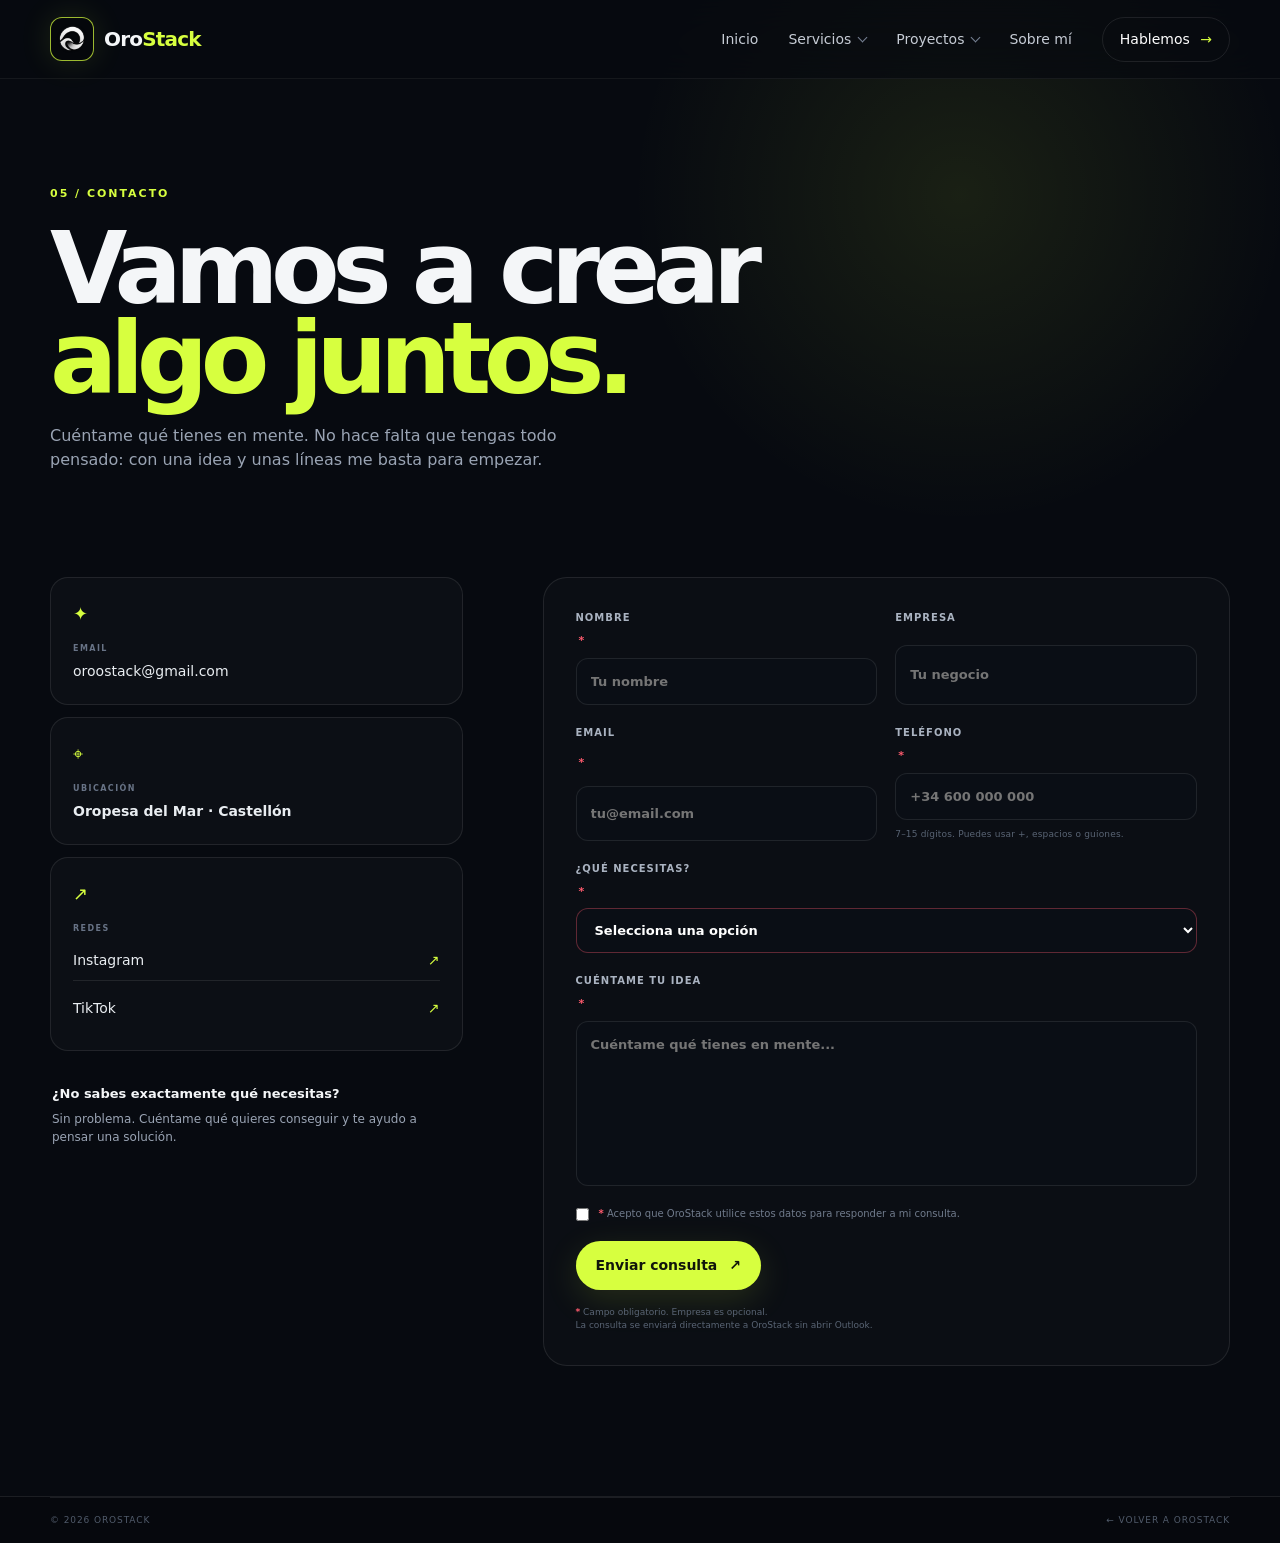
==== pages/contacto.html @ 5246405d "Add files via upload" ====
<!DOCTYPE html>
<html lang="es">
<head>
  <meta charset="UTF-8">
  <meta name="viewport" content="width=device-width, initial-scale=1.0">
  <meta name="description" content="Contacta con OroStack para hablar sobre tu web, app o proyecto de software.">
  <title>OroStack</title>
  <link rel="icon" type="image/png" sizes="64x64" href="../assets/favicon-64.png?v=9">
  <link rel="icon" type="image/png" sizes="32x32" href="../assets/favicon-32.png?v=9">
  <link rel="icon" type="image/png" sizes="16x16" href="../assets/favicon-16.png?v=9">
  <link rel="shortcut icon" href="../assets/favicon.ico?v=9">
  <link rel="apple-touch-icon" sizes="180x180" href="../assets/apple-touch-icon.png?v=9">
  <link rel="stylesheet" href="../css/style.css">
</head>
<body class="contact-page">
  <header class="site-header">
    <nav class="nav container">
      <a class="brand" href="../index.html"><span class="brand-mark"><img src="../assets/logo-mark.png" alt=""></span><span>Oro<span class="accent">Stack</span></span></a>
      <button class="menu-toggle" aria-label="Abrir menú" aria-expanded="false"><span></span><span></span><span></span></button>
      <div class="nav-links">
        <a href="../index.html#inicio">Inicio</a>
        <div class="nav-dropdown">
          <a href="../index.html#servicios" class="nav-dropdown-trigger">Servicios <span class="chevron" aria-hidden="true"></span></a>
          <div class="dropdown-menu">
            <a class="dropdown-all" href="../index.html#servicios"><strong>Ver todos los servicios</strong><small>Ir a la sección principal</small></a>
            <a href="servicios/servicio-web.html"><strong>Desarrollo web</strong><small>Webs, landing pages y reservas</small></a>
            <a href="servicios/servicio-apps.html"><strong>Aplicaciones</strong><small>Apps Android y soluciones móviles</small></a>
            <a href="servicios/servicio-software.html"><strong>Software</strong><small>Programas y herramientas a medida</small></a>
          </div>
        </div>
        <div class="nav-dropdown">
          <a href="../index.html#proyectos" class="nav-dropdown-trigger">Proyectos <span class="chevron" aria-hidden="true"></span></a>
          <div class="dropdown-menu">
            <a class="dropdown-all" href="../index.html#proyectos"><strong>Ver todos los proyectos</strong><small>Ir a la sección principal</small></a>
            <a href="proyectos/proyecto-studio-hair.html"><strong>Studio Hair</strong><small>Web + reservas</small></a>
            <a href="proyectos/proyecto-mare-cucina.html"><strong>Mare Cucina</strong><small>Web corporativa</small></a>
            <a href="proyectos/proyecto-northfit.html"><strong>NorthFit</strong><small>Web + app</small></a>
          </div>
        </div>
        <a href="../index.html#sobre-mi">Sobre mí</a>
        <a href="contacto.html" class="nav-cta active">Hablemos <span>→</span></a>
      </div>
    </nav>
  </header>

  <main>
    <section class="contact-hero">
      <div class="container">
        <span class="section-label">05 / Contacto</span>
        <h1>Vamos a crear<br><span>algo juntos.</span></h1>
        <p>Cuéntame qué tienes en mente. No hace falta que tengas todo pensado: con una idea y unas líneas me basta para empezar.</p>
      </div>
    </section>

    <section class="contact-section">
      <div class="container contact-grid">
        <div class="contact-info reveal">
          <div class="contact-card">
            <span class="contact-icon">✦</span>
            <small>EMAIL</small>
            <a href="mailto:oroostack@gmail.com">oroostack@gmail.com</a>
          </div>
          <div class="contact-card">
            <span class="contact-icon">⌖</span>
            <small>UBICACIÓN</small>
            <strong>Oropesa del Mar · Castellón</strong>
          </div>
          <div class="contact-card">
            <span class="contact-icon">↗</span>
            <small>REDES</small>
            <div class="social-links">
              <a href="https://www.instagram.com/orostack/" target="_blank" rel="noopener">Instagram <span>↗</span></a>
              <a href="https://www.tiktok.com/@orostack" target="_blank" rel="noopener">TikTok <span>↗</span></a>
            </div>
          </div>
          <div class="contact-note">
            <strong>¿No sabes exactamente qué necesitas?</strong>
            <p>Sin problema. Cuéntame qué quieres conseguir y te ayudo a pensar una solución.</p>
          </div>
        </div>

        <form class="contact-form reveal delay-1" id="contactForm" novalidate>
          <div class="form-row">
            <label>Nombre <span class="required">*</span><input type="text" name="nombre" placeholder="Tu nombre" required></label>
            <label>Empresa <input type="text" name="empresa" placeholder="Tu negocio"></label>
          </div>
          <div class="form-row">
            <label>Email <span class="required">*</span><input type="email" name="email" placeholder="tu@email.com" required></label>
            <label>Teléfono <span class="required">*</span><input type="tel" name="telefono" id="telefono" placeholder="+34 600 000 000" inputmode="tel" autocomplete="tel" maxlength="20" required aria-describedby="telefonoAyuda">
              <small class="field-help" id="telefonoAyuda">7–15 dígitos. Puedes usar +, espacios o guiones.</small></label>
          </div>
          <label>¿Qué necesitas? <span class="required">*</span>
            <select name="servicio" id="servicio" required>
              <option value="">Selecciona una opción</option>
              <option value="web">Página web</option>
              <option value="app">Aplicación Android</option>
              <option value="software">Software / programa</option>
              <option value="otro">Otra cosa / no lo sé todavía</option>
            </select>
          </label>
          <label>Cuéntame tu idea <span class="required">*</span>
            <textarea name="mensaje" rows="7" placeholder="Cuéntame qué tienes en mente..." required></textarea>
          </label>
          <label class="check"><input type="checkbox" name="consentimiento" value="aceptado" required><span><b class="required">*</b> Acepto que OroStack utilice estos datos para responder a mi consulta.</span></label>
          <button type="submit" class="btn btn-primary submit-btn">Enviar consulta <span>↗</span></button>
          <p class="form-disclaimer"><span class="required">*</span> Campo obligatorio. Empresa es opcional.<br>La consulta se enviará directamente a OroStack sin abrir Outlook.</p>
          <div class="form-success" id="formSuccess">¡Perfecto! Se ha preparado el correo con tu consulta.</div>
        </form>
      </div>
    </section>
  </main>

  <footer class="footer">
    <div class="container footer-bottom"><span>© 2026 OroStack</span><a href="../index.html">← Volver a OroStack</a></div>
  </footer>
  <script src="../js/main.js"></script>
<script src="../js/contacto.js"></script>
</body>
</html>
---- css/style.css ----
:root {
  --bg: #070a10;
  --bg-soft: #0d1119;
  --panel: #111722;
  --panel-2: #151c29;
  --text: #f4f6f8;
  --muted: #9aa4b4;
  --line: rgba(255,255,255,.09);
  --accent: #d7ff3f;
  --accent-2: #9dbd25;
  --max: 1180px;
  --radius: 24px;
}
* { box-sizing: border-box; margin: 0; padding: 0; }
html { scroll-behavior: smooth; }
body { background: var(--bg); color: var(--text); font-family: Inter, ui-sans-serif, system-ui, -apple-system, BlinkMacSystemFont, "Segoe UI", sans-serif; line-height: 1.5; overflow-x: hidden; }
a { color: inherit; text-decoration: none; }
button, input, textarea, select { font: inherit; }
button { cursor: pointer; }
.container { width: min(var(--max), calc(100% - 48px)); margin: auto; }
.accent { color: var(--accent); }
.site-header { position: fixed; top: 0; left: 0; right: 0; z-index: 100; background: rgba(7,10,16,.72); border-bottom: 1px solid rgba(255,255,255,.06); backdrop-filter: blur(18px); }
.nav { height: 78px; display: flex; align-items: center; justify-content: space-between; }
.brand { display: inline-flex; align-items: center; gap: 10px; font-size: 20px; font-weight: 800; letter-spacing: -.04em; }
.brand-mark { width: 32px; height: 32px; border: 1px solid rgba(215,255,63,.6); border-radius: 10px; display: grid; place-items: center; overflow: hidden; background: #05070b; box-shadow: 0 0 28px rgba(215,255,63,.08); flex: 0 0 32px; }
.brand-mark img { width: 25px; height: 25px; object-fit: contain; display: block; }
.nav-links { display: flex; align-items: center; gap: 30px; font-size: 14px; color: #c6ccd5; }
.nav-links a { transition: color .2s ease; }
.nav-links a:hover, .nav-links a.active { color: var(--accent); }
.nav-cta { padding: 11px 17px; border: 1px solid var(--line); border-radius: 999px; color: #fff !important; }
.nav-cta span { color: var(--accent); margin-left: 6px; }
.menu-toggle { display: none; background: none; border: 0; }
.menu-toggle span { display: block; width: 24px; height: 2px; background: #fff; margin: 5px; }

.hero { min-height: 860px; position: relative; display: flex; align-items: center; overflow: hidden; padding: 150px 0 100px; }
.hero-grid { position: absolute; inset: 0; opacity: .34; background-image: linear-gradient(rgba(255,255,255,.035) 1px, transparent 1px), linear-gradient(90deg, rgba(255,255,255,.035) 1px, transparent 1px); background-size: 72px 72px; mask-image: radial-gradient(circle at 60% 45%, black, transparent 75%); }
.hero::after { content:""; position:absolute; width: 700px; height:700px; right:-250px; top:80px; background: radial-gradient(circle, rgba(215,255,63,.11), transparent 67%); pointer-events:none; }
.hero-content { display: grid; grid-template-columns: 1.03fr .97fr; gap: 80px; align-items: center; position: relative; z-index: 2; }
.eyebrow, .section-label { color: var(--accent); text-transform: uppercase; font-size: 11px; letter-spacing: .18em; font-weight: 800; }
.eyebrow { display: inline-flex; align-items: center; gap: 10px; padding: 8px 12px; border: 1px solid rgba(215,255,63,.2); background: rgba(215,255,63,.05); border-radius: 999px; margin-bottom: 25px; }
.pulse { width: 7px; height: 7px; background: var(--accent); border-radius: 50%; box-shadow: 0 0 12px var(--accent); }
.hero h1 { font-size: clamp(60px, 7.6vw, 104px); line-height: .91; letter-spacing: -.075em; max-width: 720px; }
.hero h1 span, .section-heading h2 span, .about-copy h2 span, .cta-box h2 span, .contact-hero h1 span { color: var(--accent); }
.hero-text { color: var(--muted); max-width: 610px; font-size: 17px; margin: 28px 0; }
.hero-actions { display: flex; gap: 12px; flex-wrap: wrap; }
.btn { display: inline-flex; justify-content: center; align-items: center; gap: 12px; padding: 14px 20px; border-radius: 999px; font-weight: 750; font-size: 14px; border: 1px solid transparent; transition: transform .2s, box-shadow .2s, background .2s; }
.btn:hover { transform: translateY(-2px); }
.btn-primary { color: #11150b; background: var(--accent); box-shadow: 0 10px 35px rgba(215,255,63,.13); }
.btn-secondary { color: #fff; border-color: var(--line); background: rgba(255,255,255,.02); }
.btn-light { background: #fff; color: #090c11; }
.hero-trust { display: flex; gap: 32px; margin-top: 55px; }
.trust-item { display: flex; flex-direction: column; gap: 2px; }
.trust-item strong { color: var(--accent); font-size: 11px; }
.trust-item span { color: #818b9b; font-size: 11px; text-transform: uppercase; letter-spacing: .1em; }

.hero-visual { position: relative; min-height: 480px; display: grid; place-items: center; }
.code-card { width: min(520px, 100%); background: rgba(12,17,26,.88); border: 1px solid rgba(255,255,255,.1); border-radius: 22px; overflow: hidden; box-shadow: 0 35px 100px rgba(0,0,0,.45); transform: rotate(2deg); position: relative; z-index: 2; backdrop-filter: blur(12px); }
.code-top { height: 48px; border-bottom: 1px solid var(--line); display: flex; align-items: center; padding: 0 17px; gap: 12px; color: #778294; font-size: 11px; }
.window-dots { display: flex; gap: 5px; }
.window-dots i { width: 7px; height: 7px; border-radius: 50%; background: #394252; }
.live-dot { margin-left: auto; color: var(--accent); }
.code-body { padding: 30px 25px; display: grid; gap: 16px; font: 12px/1.5 ui-monospace, SFMono-Regular, Menlo, monospace; color: #c8d0dc; }
.code-body b { color: #566173; width: 24px; display: inline-block; font-weight: 400; }
.code-body em { color: #8ea0b8; font-style: normal; }
.code-body strong { color: #c9e875; font-weight: 500; }
.code-body u { color: #d9b77d; text-decoration: none; }
.code-status { border-top: 1px solid var(--line); padding: 13px 17px; display: flex; justify-content: space-between; color: #667185; font-size: 10px; text-transform: uppercase; letter-spacing: .08em; }
.status { width: 6px; height: 6px; border-radius: 50%; background: var(--accent); display: inline-block; margin-right: 6px; }
.orb { position: absolute; border-radius: 50%; filter: blur(1px); }
.orb-one { width: 330px; height: 330px; background: radial-gradient(circle at 35% 35%, rgba(215,255,63,.18), transparent 67%); }
.orb-two { width: 500px; height: 500px; border: 1px solid rgba(215,255,63,.08); }
.floating-card { position: absolute; z-index: 3; display: flex; align-items: center; gap: 10px; background: rgba(18,24,35,.94); border: 1px solid var(--line); padding: 12px 14px; border-radius: 14px; box-shadow: 0 15px 45px rgba(0,0,0,.35); }
.floating-card > span { color: var(--accent); font-size: 18px; }
.floating-card div { display: grid; }
.floating-card strong { font-size: 11px; }
.floating-card small { color: #788395; font-size: 9px; }
.floating-one { left: -5px; bottom: 55px; }
.floating-two { right: -5px; top: 65px; }
.scroll-hint { position: absolute; bottom: 28px; left: 50%; transform: translateX(-50%); color: #596475; font-size: 9px; letter-spacing: .2em; }
.scroll-hint span { color: var(--accent); margin-left: 8px; }

.marquee { overflow: hidden; border-block: 1px solid var(--line); background: #0a0e15; }
.marquee-track { min-width: max-content; display: flex; gap: 28px; align-items: center; padding: 16px 0; animation: marquee 22s linear infinite; color: #8d97a6; font-size: 10px; font-weight: 800; letter-spacing: .2em; }
.marquee-track b { color: var(--accent); font-size: 13px; }
@keyframes marquee { to { transform: translateX(-50%); } }

.section { padding: 130px 0; }
.section-heading { display: grid; grid-template-columns: 1fr 340px; gap: 60px; align-items: end; margin-bottom: 60px; }
.section-heading h2 { margin-top: 18px; font-size: clamp(42px, 5vw, 70px); line-height: .98; letter-spacing: -.06em; }
.section-heading > p { color: var(--muted); font-size: 14px; line-height: 1.8; }
.services { background: #090d14; }
.services-grid { display: grid; grid-template-columns: repeat(2, minmax(0, 1fr)); gap: 18px; max-width: 930px; margin: 0 auto; }
.services-grid .service-card:nth-child(3) { grid-column: 1 / -1; width: calc(50% - 9px); justify-self: center; }
.service-card { min-height: 455px; padding: 30px; background: linear-gradient(145deg, rgba(255,255,255,.045), rgba(255,255,255,.015)); border: 1px solid var(--line); border-radius: var(--radius); position: relative; overflow: hidden; transition: border-color .3s, transform .3s; }
.service-card:hover { transform: translateY(-5px); border-color: rgba(215,255,63,.3); }
.service-feature { background: linear-gradient(145deg, rgba(215,255,63,.09), rgba(255,255,255,.02)); }
.service-number { color: #596474; font: 11px ui-monospace, monospace; }
.service-icon { width: 50px; height: 50px; border: 1px solid rgba(215,255,63,.2); color: var(--accent); border-radius: 14px; display: grid; place-items: center; font-size: 25px; margin: 55px 0 24px; }
.service-card h3 { font-size: 25px; letter-spacing: -.04em; }
.service-card p { color: var(--muted); font-size: 13px; margin: 12px 0 22px; }
.service-card ul { list-style: none; display: grid; gap: 9px; }
.service-card li { font-size: 11px; color: #adb6c4; }
.service-card li::before { content: "✓"; color: var(--accent); margin-right: 8px; }
.service-card > a { position: absolute; left: 30px; bottom: 28px; font-size: 11px; font-weight: 800; color: #fff; }
.service-card > a span { color: var(--accent); margin-left: 7px; }

.projects { background: var(--bg); }
.project-heading { grid-template-columns: 1fr auto; }
.text-link { color: #fff; font-size: 12px; font-weight: 700; border-bottom: 1px solid rgba(255,255,255,.25); padding-bottom: 7px; }
.text-link span { color: var(--accent); margin-left: 8px; }
.projects-list { display: grid; grid-template-columns: 1fr 1fr; gap: 55px 18px; }
.project-large { grid-column: 1 / -1; }
.project-preview { min-height: 420px; border-radius: 20px; border: 1px solid var(--line); overflow: hidden; position: relative; padding: 16px; }
.project:not(.project-large) .project-preview { min-height: 360px; }
.preview-browser { height: 31px; background: rgba(8,11,17,.85); border-radius: 8px; display: flex; align-items: center; gap: 5px; padding: 0 11px; color: #697386; }
.preview-browser > span { width: 5px; height: 5px; border-radius: 50%; background: #465060; }
.preview-browser small { margin-left: 8px; font-size: 8px; }
.preview-content { position: absolute; left: 14%; top: 28%; display: grid; gap: 14px; }
.preview-content small { font-size: 9px; letter-spacing: .22em; font-weight: 800; color: rgba(255,255,255,.7); }
.preview-content strong { font-size: clamp(42px, 5vw, 76px); line-height: .85; letter-spacing: -.07em; }
.preview-content strong i { color: var(--accent); font-style: normal; }
.preview-content button { width: max-content; border: 0; padding: 10px 14px; border-radius: 999px; background: #fff; color: #111; font-size: 10px; font-weight: 800; }
.salon { background: radial-gradient(circle at 70% 40%, rgba(229,178,153,.18), transparent 30%), linear-gradient(120deg, #17120f, #35231d); }
.restaurant { background: radial-gradient(circle at 80% 55%, rgba(215,255,63,.13), transparent 27%), linear-gradient(120deg, #0d1616, #18302d); }
.gym { background: radial-gradient(circle at 65% 50%, rgba(101,148,255,.18), transparent 30%), linear-gradient(120deg, #0b111a, #172334); }
.project-info { display: flex; justify-content: space-between; gap: 20px; padding: 18px 4px 0; }
.project-type { color: var(--accent); text-transform: uppercase; font-size: 9px; font-weight: 800; letter-spacing: .14em; }
.project-info h3 { font-size: 21px; margin-top: 6px; }
.project-info p { color: var(--muted); font-size: 12px; margin-top: 4px; max-width: 600px; }
.project-arrow { font-size: 23px; color: #697486; }
.fiction-note { margin-top: 35px; color: #555f6e; font-size: 10px; }

.about { background: #090d14; }
.about-grid { display: grid; grid-template-columns: .9fr 1.1fr; gap: 110px; align-items: center; }
.about-visual { position: relative; }
.portrait-card { height: 560px; border: 1px solid var(--line); border-radius: 24px; background: linear-gradient(145deg, #18201e, #0d1219); overflow: hidden; position: relative; display: grid; place-items: center; }
.portrait-gradient { position: absolute; inset: 0; background: radial-gradient(circle at 55% 35%, rgba(215,255,63,.2), transparent 38%), linear-gradient(160deg, transparent 40%, rgba(215,255,63,.04)); }
.portrait-initial { font-size: 180px; font-weight: 900; letter-spacing: -.12em; color: rgba(255,255,255,.04); }
.portrait-photo { position: absolute; left: 50%; bottom: -18px; transform: translateX(-50%); width: 108%; height: auto; max-height: 100%; object-fit: contain; object-position: center bottom; z-index: 1; filter: saturate(.96) contrast(1.02); }
.portrait-card > span { z-index: 3; }
.portrait-card > span { position: absolute; bottom: 25px; left: 28px; font-size: 10px; letter-spacing: .18em; color: #7f8997; }
.location-badge { position: absolute; z-index: 5; right: -20px; bottom: 25px; background: var(--accent); color: #12170b; padding: 12px 15px; border-radius: 12px; font-size: 10px; font-weight: 850; }
.location-badge span { margin-right: 5px; }
.about-copy h2 { margin: 18px 0 26px; font-size: clamp(46px, 5vw, 70px); line-height: .95; letter-spacing: -.07em; }
.about-copy p { color: var(--muted); max-width: 580px; font-size: 14px; }
.about-copy .lead { color: #e6e9ed; font-size: 19px; line-height: 1.5; margin-bottom: 18px; }
.about-stats { display: flex; gap: 45px; margin: 38px 0; padding: 22px 0; border-block: 1px solid var(--line); }
.about-stats div { display: grid; gap: 3px; }
.about-stats strong { color: var(--accent); font-size: 28px; }
.about-stats span { color: #737e8f; font-size: 9px; text-transform: uppercase; letter-spacing: .12em; }

.cta-section { padding: 0 0 130px; background: #090d14; }
.cta-box { min-height: 460px; background: linear-gradient(140deg, #171d14, #0f141a); border: 1px solid rgba(215,255,63,.14); border-radius: 30px; display: grid; place-items: center; text-align: center; padding: 70px 30px; position: relative; overflow: hidden; }
.cta-glow { position: absolute; width: 500px; height: 500px; background: radial-gradient(circle, rgba(215,255,63,.15), transparent 68%); top: -230px; left: 50%; transform: translateX(-50%); }
.cta-box > *:not(.cta-glow) { position: relative; }
.cta-box h2 { font-size: clamp(50px, 6vw, 80px); line-height: .9; letter-spacing: -.07em; margin: 18px 0; }
.cta-box p { color: var(--muted); max-width: 470px; font-size: 14px; margin-bottom: 28px; }

.footer { background: #06080d; border-top: 1px solid var(--line); }
.footer-main { padding: 60px 0; display: flex; justify-content: space-between; gap: 60px; }
.footer-brand { margin-bottom: 10px; }
.footer-main > div:first-child p { color: #5f6979; font-size: 11px; }
.footer-links { display: flex; gap: 90px; }
.footer-links div { display: grid; gap: 9px; min-width: 100px; }
.footer-links span { color: #667182; font-size: 9px; text-transform: uppercase; letter-spacing: .15em; margin-bottom: 5px; }
.footer-links a { color: #aeb7c4; font-size: 11px; transition: color .2s ease; }
.footer-links a:hover { color: var(--accent); }
.footer-bottom { padding: 16px 0; border-top: 1px solid var(--line); display: flex; justify-content: space-between; color: #515b6b; font-size: 9px; text-transform: uppercase; letter-spacing: .1em; }

.contact-page { min-height: 100vh; }
.contact-hero { padding: 180px 0 85px; background: radial-gradient(circle at 75% 35%, rgba(215,255,63,.09), transparent 32%); }
.contact-hero h1 { font-size: clamp(58px, 8vw, 100px); line-height: .9; letter-spacing: -.075em; margin: 20px 0; }
.contact-hero p { color: var(--muted); max-width: 570px; font-size: 16px; }
.contact-section { padding: 20px 0 130px; }
.contact-grid { display: grid; grid-template-columns: .75fr 1.25fr; gap: 80px; align-items: start; }
.contact-info { display: grid; gap: 12px; }
.contact-card { border: 1px solid var(--line); background: rgba(255,255,255,.025); border-radius: 18px; padding: 22px; display: grid; gap: 6px; }
.contact-icon { color: var(--accent); font-size: 18px; margin-bottom: 10px; }
.contact-card small { color: #687386; font-size: 8px; letter-spacing: .18em; font-weight: 800; }
.contact-card a, .contact-card strong { font-size: 14px; color: #e9edf1; }
.social-links { display: grid; gap: 8px; }
.social-links a { display: flex; align-items: center; justify-content: space-between; padding: 9px 0; border-bottom: 1px solid var(--line); }
.social-links a:last-child { border-bottom: 0; }
.social-links a span { color: var(--accent); }
.contact-note { padding: 18px 2px; }
.contact-note strong { font-size: 13px; }
.contact-note p { color: var(--muted); font-size: 12px; margin-top: 5px; }
.contact-form { display: grid; gap: 20px; padding: 32px; border: 1px solid var(--line); border-radius: 24px; background: rgba(255,255,255,.02); }
.form-row { display: grid; grid-template-columns: 1fr 1fr; gap: 18px; }
.contact-form label { display: grid; gap: 8px; color: #aab3c1; font-size: 10px; text-transform: uppercase; letter-spacing: .1em; font-weight: 700; }
.contact-form input, .contact-form textarea, .contact-form select { width: 100%; border: 1px solid var(--line); border-radius: 12px; outline: none; background: #0a0e15; color: #fff; padding: 13px 14px; font-size: 13px; text-transform: none; letter-spacing: 0; resize: vertical; }
.contact-form input:focus, .contact-form textarea:focus, .contact-form select:focus { border-color: rgba(215,255,63,.55); box-shadow: 0 0 0 3px rgba(215,255,63,.06); }
.check { display: flex !important; grid-template-columns: auto 1fr; align-items: start; gap: 10px !important; text-transform: none !important; letter-spacing: 0 !important; font-weight: 400 !important; color: #707b8c !important; line-height: 1.5; }
.check input { width: auto; margin-top: 2px; accent-color: var(--accent); }
.submit-btn { width: max-content; border: 0; }
.form-disclaimer { color: #596474; font-size: 9px; line-height: 1.5; }
.form-success { display: none; color: #111; background: var(--accent); border-radius: 10px; padding: 11px 13px; font-size: 11px; font-weight: 800; }
.form-success.show { display: block; }

.reveal { opacity: 0; transform: translateY(22px); transition: opacity .7s ease, transform .7s ease; }
.reveal.visible { opacity: 1; transform: none; }
.delay-1 { transition-delay: .12s; }
.delay-2 { transition-delay: .24s; }

@media (max-width: 900px) {
  .hero-content, .about-grid, .contact-grid { grid-template-columns: 1fr; }
  .hero { min-height: auto; padding-top: 135px; }
  .hero-visual { min-height: 410px; margin-top: 20px; }
  .section-heading { grid-template-columns: 1fr; gap: 25px; }
  .services-grid { grid-template-columns: 1fr; }
  .services-grid .service-card:nth-child(3) { grid-column: auto; width: 100%; }
  .service-card { min-height: 390px; }
  .about-grid { gap: 60px; }
  .portrait-card { height: 430px; }
  .contact-grid { gap: 40px; }
}
@media (max-width: 680px) {
  .container { width: min(var(--max), calc(100% - 30px)); }
  .brand-mark { width: 40px; height: 40px; flex-basis: 40px; }
  .brand-mark img { width: 34px; height: 34px; }
  .nav-links { display: none; position: absolute; top: 78px; left: 15px; right: 15px; padding: 20px; background: #0c1119; border: 1px solid var(--line); border-radius: 16px; flex-direction: column; align-items: stretch; }
  .nav-links.open { display: flex; }
  .nav-links a { padding: 8px; }
  .menu-toggle { display: block; }
  .hero { padding-bottom: 90px; }
  .hero h1 { font-size: 58px; }
  .hero-text { font-size: 15px; }
  .hero-trust { gap: 17px; }
  .hero-visual { min-height: 350px; }
  .code-card { transform: rotate(1deg) scale(.92); }
  .floating-one { left: 0; bottom: 20px; }
  .floating-two { right: 0; top: 20px; }
  .section { padding: 90px 0; }
  .section-heading h2 { font-size: 45px; }
  .projects-list { grid-template-columns: 1fr; }
  .project-large { grid-column: auto; }
  .project-preview, .project:not(.project-large) .project-preview { min-height: 320px; }
  .preview-content strong { font-size: 50px; }
  .footer-main, .footer-bottom { flex-direction: column; }
  .footer-links { gap: 35px; }
  .form-row { grid-template-columns: 1fr; }
  .contact-form { padding: 20px; }
  .contact-hero { padding-top: 140px; }
  .contact-hero h1 { font-size: 58px; }
}

/* --- Navegación desplegable --- */
.nav-links > .nav-dropdown { position: relative; display: flex; align-items: center; height: 78px; }
.nav-dropdown-trigger { display: inline-flex; align-items: center; gap: 8px; height: 100%; }
.chevron { width: 7px; height: 7px; border-right: 1.5px solid currentColor; border-bottom: 1.5px solid currentColor; transform: translateY(-2px) rotate(45deg); color: #778294; transition: transform .2s ease, color .2s ease; }
.nav-dropdown:hover .chevron, .nav-dropdown.mobile-open .chevron { color: var(--accent); transform: translateY(1px) rotate(225deg); }
.dropdown-menu {
  position: absolute; top: calc(100% - 2px); left: 50%; transform: translate(-50%, 10px); width: 280px;
  padding: 8px; background: rgba(10,14,21,.98); border: 1px solid var(--line); border-radius: 16px;
  box-shadow: 0 24px 55px rgba(0,0,0,.4); opacity: 0; visibility: hidden; pointer-events: none;
  transition: opacity .2s ease, transform .2s ease, visibility .2s ease; backdrop-filter: blur(18px);
}
.nav-dropdown:hover .dropdown-menu, .nav-dropdown:focus-within .dropdown-menu, .nav-dropdown.mobile-open .dropdown-menu {
  opacity: 1; visibility: visible; pointer-events: auto; transform: translate(-50%, 0);
}
.dropdown-menu a { display: grid; gap: 2px; padding: 11px 12px; border-radius: 10px; color: #e8ebef; }
.dropdown-menu a:hover { background: rgba(215,255,63,.07); color: #fff; }
.dropdown-menu strong { font-size: 13px; }
.dropdown-menu small { color: #6f7a8b; font-size: 10px; }

/* El símbolo tiene más presencia en el header */
.brand-mark { width: 44px; height: 44px; flex-basis: 44px; border-radius: 12px; border-color: rgba(215,255,63,.72); box-shadow: 0 0 32px rgba(215,255,63,.12); }
.brand-mark img { width: 38px; height: 38px; }

/* Nombre sobre la foto */
.portrait-name {
  position: absolute; top: 24px; left: 26px; bottom: auto !important; z-index: 4;
  color: #fff !important; font-size: 10px !important; letter-spacing: .16em !important; font-weight: 800;
  padding: 7px 10px; border: 1px solid rgba(255,255,255,.1); border-radius: 7px;
  background: rgba(7,10,16,.72); backdrop-filter: blur(8px); text-shadow: 0 1px 10px rgba(0,0,0,.4);
}

/* Tarjetas de proyecto navegables */
.project-card-link { display: block; color: inherit; }
.project-card-link .project { height: 100%; }
.project-card-link:hover .project-preview { border-color: rgba(215,255,63,.3); transform: translateY(-3px); }
.project-card-link:hover .project-arrow { color: var(--accent); transform: translate(3px,-3px); }
.project-preview { transition: border-color .3s ease, transform .3s ease; }
.project-arrow { transition: color .2s ease, transform .2s ease; display: inline-block; }
.preview-button { width: max-content; border: 0; padding: 10px 14px; border-radius: 999px; background: #fff; color: #111; font-size: 10px; font-weight: 800; }

/* --- Páginas internas de servicios y proyectos --- */
.detail-page { min-height: 100vh; }
.detail-hero { padding: 175px 0 105px; background: radial-gradient(circle at 78% 35%, rgba(215,255,63,.1), transparent 34%); overflow: hidden; }
.detail-hero-grid { display: grid; grid-template-columns: 1.05fr .95fr; gap: 90px; align-items: center; }
.detail-kicker { margin-top: 28px; color: #778294; font-size: 10px; text-transform: uppercase; letter-spacing: .18em; font-weight: 800; }
.detail-hero h1 { margin: 14px 0 25px; font-size: clamp(52px, 6.5vw, 88px); line-height: .93; letter-spacing: -.075em; }
.detail-hero h1 span, .detail-copy h2 span, .limitations h2 span, .demo-heading h1 span, .demo-copy strong { color: var(--accent); }
.detail-hero p { max-width: 620px; color: #b7c0cd; font-size: 18px; line-height: 1.75; }
.detail-actions { display: flex; gap: 12px; flex-wrap: wrap; margin-top: 30px; }
.detail-visual { min-height: 430px; border: 1px solid var(--line); border-radius: 30px; position: relative; overflow: hidden; background: linear-gradient(145deg, #131b1b, #0a0e14); display: grid; place-items: center; }
.detail-visual::before { content: ""; position: absolute; inset: 0; background-image: linear-gradient(rgba(255,255,255,.035) 1px, transparent 1px), linear-gradient(90deg, rgba(255,255,255,.035) 1px, transparent 1px); background-size: 45px 45px; opacity: .45; }
.detail-visual-number { position: absolute; top: 24px; right: 28px; color: #465062; font: 12px ui-monospace, monospace; }
.detail-visual-orb { position: absolute; width: 360px; height: 360px; border-radius: 50%; background: radial-gradient(circle, rgba(215,255,63,.15), transparent 66%); }
.detail-visual-card { position: relative; z-index: 2; width: min(360px, 80%); padding: 28px; border: 1px solid rgba(255,255,255,.1); border-radius: 20px; background: rgba(9,13,20,.78); box-shadow: 0 30px 80px rgba(0,0,0,.35); display: grid; gap: 12px; }
.detail-visual-card span { color: var(--accent); font-size: 9px; font-weight: 800; letter-spacing: .2em; }
.detail-visual-card strong { font-size: 31px; letter-spacing: -.05em; }
.detail-visual-card small { color: #7d8797; font-size: 11px; line-height: 1.6; }
.detail-content { background: #090d14; }
.detail-columns { display: grid; grid-template-columns: 1.1fr .65fr; gap: 90px; align-items: start; }
.detail-copy h2, .limitations h2 { margin: 18px 0 22px; font-size: clamp(42px, 5vw, 65px); line-height: .98; letter-spacing: -.065em; }
.detail-copy > p { color: #b7c0cd; max-width: 700px; font-size: 16px; line-height: 1.85; }
.detail-list { list-style: none; display: grid; gap: 13px; margin-top: 30px; }
.detail-list li { color: #d0d6df; font-size: 14px; padding-left: 22px; position: relative; }
.detail-list li::before { content: "✓"; position: absolute; left: 0; color: var(--accent); font-weight: 900; }
.price-card, .demo-note { padding: 30px; border: 1px solid rgba(215,255,63,.16); border-radius: 22px; background: linear-gradient(145deg, rgba(215,255,63,.07), rgba(255,255,255,.02)); position: sticky; top: 110px; }
.price { font-size: clamp(42px, 5vw, 60px); font-weight: 850; letter-spacing: -.07em; margin: 15px 0 8px; }
.price-card p, .demo-note p { color: #b7c0cd; font-size: 14px; line-height: 1.7; margin-bottom: 22px; }
.limitations { background: var(--bg); }
.limitations-grid { display: grid; grid-template-columns: .85fr 1.15fr; gap: 90px; align-items: center; }
.limitations-card { padding: 30px; border: 1px solid var(--line); border-radius: 22px; background: rgba(255,255,255,.025); }
.limitations-card h3 { font-size: 18px; margin-bottom: 18px; }
.limitations-card ul, .demo-note ul { list-style: none; display: grid; gap: 13px; }
.limitations-card li, .demo-note li { color: #aeb7c4; font-size: 14px; padding-left: 20px; position: relative; }
.limitations-card li::before, .demo-note li::before { content: "—"; position: absolute; left: 0; color: var(--accent); }
.detail-cta { padding: 0 0 130px; background: var(--bg); }
.detail-cta .cta-box { min-height: 390px; background: transparent; border: 0; border-radius: 0; box-shadow: none; }

/* --- Demos de proyectos --- */
.demo-hero { padding: 140px 0 90px; background: radial-gradient(circle at 75% 35%, rgba(215,255,63,.08), transparent 35%); }
.back-link { color: #7d8797; font-size: 11px; }
.back-link:hover { color: var(--accent); }
.demo-heading { max-width: 780px; margin: 55px 0 50px; }
.demo-heading h1 { margin: 16px 0 20px; font-size: clamp(55px, 7vw, 95px); line-height: .9; letter-spacing: -.08em; }
.demo-heading p { color: #b7c0cd; max-width: 680px; font-size: 17px; line-height: 1.8; }
.demo-window { border: 1px solid var(--line); border-radius: 24px; overflow: hidden; box-shadow: 0 40px 100px rgba(0,0,0,.35); }
.demo-browser { height: 42px; display: flex; align-items: center; gap: 6px; padding: 0 16px; background: #0d121a; border-bottom: 1px solid var(--line); }
.demo-browser > span { width: 7px; height: 7px; border-radius: 50%; background: #4b5565; }
.demo-browser small { margin-left: 8px; color: #657083; font-size: 9px; }
.demo-browser i { margin-left: auto; color: #657083; font-style: normal; }
.demo-screen { min-height: 560px; position: relative; overflow: hidden; display: grid; align-items: center; padding: 70px 8%; }
.demo-screen::before { content: ""; position: absolute; inset: 0; background-image: linear-gradient(rgba(255,255,255,.035) 1px, transparent 1px), linear-gradient(90deg, rgba(255,255,255,.035) 1px, transparent 1px); background-size: 58px 58px; }
.demo-screen .demo-copy { position: relative; z-index: 2; max-width: 560px; display: grid; gap: 18px; }
.demo-copy small { font-size: 11px; letter-spacing: .2em; font-weight: 800; color: rgba(255,255,255,.65); }
.demo-copy strong { font-size: clamp(50px, 7vw, 90px); line-height: .88; letter-spacing: -.08em; }
.demo-copy p { max-width: 500px; color: rgba(255,255,255,.78); font-size: 15px; line-height: 1.7; }
.demo-shape { position: absolute; width: 520px; height: 520px; right: -80px; top: 50%; transform: translateY(-50%); border-radius: 50%; background: radial-gradient(circle, rgba(215,255,63,.16), transparent 65%); border: 1px solid rgba(215,255,63,.09); }
.demo-window.studio-hair .demo-screen { background: linear-gradient(120deg, #17120f, #35231d); }
.demo-window.mare-cucina .demo-screen { background: linear-gradient(120deg, #0d1616, #18302d); }
.demo-window.northfit .demo-screen { background: linear-gradient(120deg, #0b111a, #172334); }
.demo-details { background: #090d14; }
.demo-note h3 { font-size: 22px; margin: 12px 0 8px; }
.demo-note ul { margin: 20px 0 26px; }

@media (max-width: 900px) {
  .detail-hero-grid, .detail-columns, .limitations-grid { grid-template-columns: 1fr; }
  .detail-hero-grid { gap: 55px; }
  .detail-columns { gap: 50px; }
  .price-card, .demo-note { position: static; }
  .detail-visual { min-height: 360px; }
  .demo-screen { min-height: 470px; }
}

@media (max-width: 680px) {
  .nav-links > .nav-dropdown { height: auto; display: block; }
  .nav-dropdown-trigger { height: auto; justify-content: space-between; }
  .dropdown-menu { position: static; width: 100%; transform: none; margin-top: 6px; display: none; opacity: 1; visibility: visible; pointer-events: auto; box-shadow: none; background: rgba(255,255,255,.025); }
  .nav-dropdown:hover .dropdown-menu, .nav-dropdown:focus-within .dropdown-menu { opacity: 1; visibility: visible; transform: none; }
  .nav-dropdown:not(.mobile-open) .dropdown-menu { display: none; }
  .nav-dropdown.mobile-open .dropdown-menu { display: grid; }
  .portrait-name { top: 18px; left: 18px; font-size: 8px !important; }
  .detail-hero { padding-top: 135px; }
  .detail-hero h1 { font-size: 52px; }
  .detail-visual { min-height: 330px; }
  .demo-hero { padding-top: 125px; }
  .demo-heading { margin-top: 40px; }
  .demo-heading h1 { font-size: 55px; }
  .demo-screen { min-height: 420px; padding: 45px 8%; }
  .demo-shape { width: 340px; height: 340px; right: -150px; }
  .demo-copy strong { font-size: 52px; }
}
.dropdown-menu .dropdown-all { border-bottom: 1px solid var(--line); margin-bottom: 4px; padding-bottom: 12px; }
.dropdown-menu .dropdown-all strong { color: var(--accent); }


/* --- Demos reales / vistas rápidas de proyectos --- */
.demo-site { background:#f4f0e9; color:#171514; font-family:Inter,ui-sans-serif,system-ui,-apple-system,BlinkMacSystemFont,"Segoe UI",sans-serif; }
.demo-site-banner { position:fixed; z-index:200; top:0; left:0; right:0; height:30px; display:flex; align-items:center; justify-content:center; gap:18px; background:#0a0d12; color:#9da6b5; font-size:9px; letter-spacing:.16em; text-transform:uppercase; }
.demo-site-banner a { color:var(--accent); letter-spacing:0; text-transform:none; }
.demo-site-nav { position:fixed; z-index:150; top:30px; left:0; right:0; height:76px; display:flex; align-items:center; justify-content:space-between; padding:0 max(24px,calc((100vw - 1180px)/2)); background:rgba(244,240,233,.88); border-bottom:1px solid rgba(23,21,20,.09); backdrop-filter:blur(18px); }
.demo-site-nav nav { display:flex; gap:28px; font-size:12px; font-weight:650; }
.demo-site-nav nav a:hover { opacity:.55; }
.demo-logo { display:inline-flex; align-items:center; gap:9px; font-size:17px; letter-spacing:-.04em; }
.demo-logo .brand-mark { width:32px; height:32px; flex-basis:32px; border-color:rgba(23,21,20,.22); background:#171514; box-shadow:none; }
.demo-logo .brand-mark img { width:27px; height:27px; }
.demo-nav-btn { padding:10px 16px; border-radius:999px; background:#171514; color:#fff; font-size:11px; font-weight:800; }
.demo-site main { padding-top:106px; }
.demo-site-hero { min-height:720px; padding:110px max(24px,calc((100vw - 1180px)/2)) 90px; display:grid; grid-template-columns:1.05fr .95fr; gap:80px; align-items:center; }
.demo-kicker { display:block; font-size:10px; font-weight:850; letter-spacing:.18em; text-transform:uppercase; opacity:.62; }
.demo-site-hero h1,.demo-site-section h2,.demo-booking h2 { margin:18px 0; font-size:clamp(58px,7vw,102px); line-height:.86; letter-spacing:-.075em; }
.demo-site em { font-style:normal; }
.demo-site-hero p,.demo-site-section p,.demo-booking p { max-width:560px; color:rgba(23,21,20,.66); font-size:16px; line-height:1.75; }
.demo-actions { display:flex; align-items:center; gap:20px; margin-top:30px; }
.demo-btn { display:inline-flex; align-items:center; justify-content:center; border:0; border-radius:999px; padding:13px 20px; font-size:12px; font-weight:850; cursor:pointer; }
.demo-btn.light,.demo-btn.dark { background:#171514; color:#fff; }
.demo-btn.lime { background:var(--accent); color:#11150b; width:100%; }
.demo-text-link { font-size:12px; font-weight:800; border-bottom:1px solid rgba(23,21,20,.35); padding-bottom:4px; }
.demo-orbit,.demo-dish { width:min(430px,100%); aspect-ratio:1; border-radius:50%; display:grid; place-items:center; justify-self:end; position:relative; overflow:hidden; }
.studio-demo .demo-orbit { background:radial-gradient(circle at 45% 35%,#d8aa91,#6e4337 45%,#241714); box-shadow:0 40px 100px rgba(71,39,30,.2); }
.demo-orbit:after { content:""; position:absolute; inset:28px; border:1px solid rgba(255,255,255,.35); border-radius:50%; }
.demo-orbit-inner { width:170px; height:170px; border:1px solid rgba(255,255,255,.55); border-radius:50%; display:grid; place-items:center; text-align:center; color:#fff; font-weight:900; letter-spacing:.18em; font-size:14px; z-index:2; }
.mare-demo { background:#eef1e9; }
.mare-demo .demo-site-nav { background:rgba(238,241,233,.88); }
.mare-demo .demo-dish { background:radial-gradient(circle at 42% 38%,#f1d8a5,#5d7b67 50%,#1d302b); box-shadow:0 40px 100px rgba(38,66,54,.2); color:#fff; font-size:24px; letter-spacing:.16em; flex-direction:column; }
.mare-demo .demo-dish span { font-size:12px; }
.north-demo { background:#edf0f4; }
.north-demo .demo-site-nav { background:rgba(237,240,244,.9); }
.north-demo .demo-site-hero { background:linear-gradient(135deg,#edf0f4,#dbe3ef); }
.fitness-stats { justify-self:end; width:min(430px,100%); display:grid; grid-template-columns:repeat(3,1fr); gap:12px; }
.fitness-stats div { min-height:180px; padding:24px; border-radius:24px; background:#101722; color:#fff; display:flex; flex-direction:column; justify-content:space-between; }
.fitness-stats strong { font-size:56px; letter-spacing:-.08em; }
.fitness-stats span { color:#aab5c4; font-size:10px; text-transform:uppercase; letter-spacing:.12em; }
.demo-site-section { padding:125px max(24px,calc((100vw - 1180px)/2)); }
.demo-section-head { display:flex; justify-content:space-between; align-items:end; gap:30px; margin-bottom:55px; }
.demo-section-head h2 { margin-bottom:0; }
.demo-cards,.class-grid { display:grid; grid-template-columns:repeat(3,1fr); gap:16px; }
.demo-cards article,.class-grid article { padding:30px; min-height:230px; border:1px solid rgba(23,21,20,.1); border-radius:22px; background:rgba(255,255,255,.35); display:flex; flex-direction:column; }
.demo-cards article>span,.class-grid article>span { font-size:10px; opacity:.5; letter-spacing:.16em; }
.demo-cards h3,.class-grid h3 { margin-top:auto; font-size:28px; letter-spacing:-.05em; }
.demo-cards p,.class-grid p { margin:8px 0 16px; font-size:13px; }
.demo-cards strong { font-size:12px; }
.split-demo { display:grid; grid-template-columns:1fr 1fr; gap:80px; align-items:center; background:#e9e3d9; }
.demo-image-card,.restaurant-photo { min-height:480px; border-radius:28px; overflow:hidden; background:radial-gradient(circle at 60% 35%,#e2b8a1,#6c4036 45%,#231714); display:flex; flex-direction:column; justify-content:space-between; padding:28px; color:#fff; }
.demo-image-card b { font-size:58px; line-height:.85; letter-spacing:-.07em; }
.restaurant-photo { background:linear-gradient(145deg,#17332f,#56755f 55%,#bca16e); }
.demo-booking { padding:125px max(24px,calc((100vw - 1180px)/2)); display:grid; grid-template-columns:1fr .85fr; gap:100px; background:#171514; color:#fff; }
.demo-booking p { color:rgba(255,255,255,.62); }
.demo-booking .demo-kicker { color:var(--accent); opacity:1; }
.demo-booking em { color:var(--accent); }
.booking-card,.pricing-demo { padding:28px; border:1px solid rgba(255,255,255,.12); border-radius:24px; background:#20201e; display:grid; gap:14px; align-content:start; }
.booking-card label { color:#7f8793; font-size:10px; text-transform:uppercase; letter-spacing:.15em; }
.booking-options { display:grid; grid-template-columns:repeat(3,1fr); gap:8px; }
.booking-options button { padding:12px 6px; border:1px solid rgba(255,255,255,.12); border-radius:10px; background:#151614; color:#fff; font-size:11px; }
.booking-options button:hover { border-color:var(--accent); }
.progress-section { display:grid; grid-template-columns:1fr .9fr; gap:100px; align-items:center; background:#dfe5ee; }
.progress-card { padding:34px; border-radius:26px; background:#101722; color:#fff; display:grid; gap:8px; }
.progress-card>span { color:#9ba9ba; font-size:10px; letter-spacing:.15em; }
.progress-card strong { font-size:90px; line-height:.8; letter-spacing:-.08em; }
.progress-card small { color:#aab5c4; }
.progress-bar { height:8px; margin-top:20px; background:#2c3747; border-radius:999px; overflow:hidden; }
.progress-bar i { display:block; width:80%; height:100%; background:var(--accent); }
.progress-row { display:flex; justify-content:space-between; color:#aab5c4; font-size:10px; margin-top:4px; }
.pricing-demo { background:#20242a; grid-template-columns:1fr 1fr; border:0; }
.pricing-demo article { padding:24px; border:1px solid rgba(255,255,255,.1); border-radius:18px; display:grid; gap:7px; }
.pricing-demo article.featured { border-color:rgba(215,255,63,.45); }
.pricing-demo span { color:#9ca6b4; font-size:9px; letter-spacing:.16em; }
.pricing-demo strong { font-size:48px; letter-spacing:-.07em; }
.pricing-demo small { color:#8993a1; }
.pricing-demo p { color:#aab5c4; font-size:11px; margin-bottom:10px; }
.menu-list { display:grid; border-top:1px solid rgba(23,21,20,.13); }
.menu-list article { display:flex; justify-content:space-between; gap:30px; padding:25px 0; border-bottom:1px solid rgba(23,21,20,.13); }
.menu-list article>div>span { font-size:9px; text-transform:uppercase; letter-spacing:.16em; opacity:.5; }
.menu-list h3 { margin-top:5px; font-size:25px; letter-spacing:-.04em; }
.menu-list p { margin-top:4px; font-size:12px; }
.menu-list>article>strong { font-size:20px; }
.demo-site-footer { padding:40px max(24px,calc((100vw - 1180px)/2)); display:flex; justify-content:space-between; gap:30px; background:#0a0d12; color:#fff; }
.demo-site-footer div { display:grid; gap:5px; }
.demo-site-footer strong { font-size:16px; }
.demo-site-footer span { color:#737d8b; font-size:10px; }
.demo-site-footer a { color:var(--accent); font-size:11px; }
@media(max-width:850px){.demo-site-nav nav{display:none}.demo-site-hero,.split-demo,.demo-booking,.progress-section{grid-template-columns:1fr;gap:50px}.demo-orbit,.demo-dish,.fitness-stats{justify-self:start}.demo-cards,.class-grid{grid-template-columns:1fr}.demo-section-head{display:block}.demo-section-head h2{margin-top:16px}.pricing-demo{grid-template-columns:1fr}.demo-site-hero h1,.demo-site-section h2,.demo-booking h2{font-size:58px}}
@media(max-width:560px){.demo-site-banner{font-size:7px;gap:8px}.demo-site-nav{padding-inline:15px}.demo-nav-btn{padding:9px 12px}.demo-site main{padding-top:106px}.demo-site-hero,.demo-site-section,.demo-booking{padding-left:18px;padding-right:18px}.demo-site-hero{min-height:650px}.demo-site-hero h1,.demo-site-section h2,.demo-booking h2{font-size:52px}.demo-actions{align-items:flex-start;flex-direction:column}.fitness-stats{grid-template-columns:1fr}}

/* ===== Ajustes v6 ===== */
/* Servicios en una sola línea en escritorio */
.services-grid { grid-template-columns: repeat(3, minmax(0, 1fr)); align-items: stretch; }
.services-grid .service-card:nth-child(3) { grid-column: auto; width: auto; }

/* Proyectos en pirámide invertida: 2 arriba + 1 centrado abajo */
.projects-list { grid-template-columns: repeat(2, minmax(0, 1fr)); align-items: start; }
.project-large { grid-column: auto; }
.projects-list .project-card-link:nth-child(3) { grid-column: 1 / -1; width: calc(50% - 9px); justify-self: center; }

/* Sobre mí: habilidades en lugar del CTA intermedio */
.about-skills { display: flex; flex-wrap: wrap; gap: 8px; margin: 30px 0 12px; max-width: 620px; }
.about-skills span { border: 1px solid var(--line); background: rgba(255,255,255,.025); color: #c3cbd6; border-radius: 999px; padding: 9px 12px; font-size: 10px; letter-spacing: .03em; }
.about-skills span::before { content: '•'; color: var(--accent); margin-right: 6px; }

/* Formulario: asteriscos y textarea fijo */
.contact-form label { position: relative; }
.contact-form label > .required { color: #ff5b6e; font-size: 11px; font-weight: 900; margin-left: 3px; }
.contact-form textarea { resize: none; min-height: 165px; max-height: 165px; }
.form-disclaimer { margin-top: -4px; }
.form-disclaimer .required { color: #ff5b6e; font-weight: 900; }

/* Notificaciones bonitas centradas, sustituyen alert() */
.toast-notification { position: fixed; z-index: 9999; left: 50%; top: 50%; transform: translate(-50%, -44%); width: min(440px, calc(100% - 36px)); padding: 20px 22px; border: 1px solid rgba(215,255,63,.28); border-radius: 18px; background: rgba(12,17,24,.97); box-shadow: 0 30px 80px rgba(0,0,0,.55), 0 0 0 1px rgba(255,255,255,.03); color: #edf1f5; opacity: 0; visibility: hidden; pointer-events: none; transition: opacity .25s ease, transform .25s ease, visibility .25s ease; backdrop-filter: blur(18px); }
.toast-notification.show { opacity: 1; visibility: visible; transform: translate(-50%, -50%); pointer-events: auto; }
.toast-notification::before { content: 'OROSTACK'; display: block; color: var(--accent); font-size: 9px; font-weight: 900; letter-spacing: .18em; margin-bottom: 8px; }
.toast-notification p { margin: 0; color: #b9c2ce; font-size: 12px; line-height: 1.55; }
.toast-notification button { margin-top: 15px; border: 1px solid rgba(215,255,63,.35); background: var(--accent); color: #11170b; border-radius: 999px; padding: 9px 15px; font-size: 10px; font-weight: 900; cursor: pointer; }
.toast-backdrop { position: fixed; inset: 0; z-index: 9998; background: rgba(2,5,9,.42); opacity: 0; visibility: hidden; transition: opacity .25s ease, visibility .25s ease; }
.toast-backdrop.show { opacity: 1; visibility: visible; }

@media (max-width: 900px) {
  .services-grid { grid-template-columns: 1fr; }
  .services-grid .service-card:nth-child(3) { width: 100%; }
  .projects-list { grid-template-columns: 1fr; }
  .projects-list .project-card-link:nth-child(3) { grid-column: auto; width: 100%; justify-self: auto; }
}
.check .required { color: #ff5b6e; font-weight: 900; }


/* ===== Ajustes v7 ===== */
/* Los tres proyectos mantienen exactamente la misma altura visual. */
.projects-list .project-card-link { min-width: 0; }
.projects-list .project { display: flex; flex-direction: column; height: 100%; }
.projects-list .project-preview,
.projects-list .project:not(.project-large) .project-preview { min-height: 360px; height: 360px; }
.projects-list .project-info { min-height: 88px; align-items: flex-start; }
.projects-list .project-info > div { min-width: 0; }
.projects-list .project-info h3 { line-height: 1.05; }
.projects-list .project-info p { min-height: 32px; }

/* Foto Sobre mí: más presente que en v7, sin volver al tamaño máximo de v3. */
.portrait-photo { width: 98%; max-height: 96%; bottom: -12px; }

/* Ayuda visual del teléfono. */
.field-help { color: #596474; font-size: 9px; line-height: 1.4; letter-spacing: .02em; text-transform: none; font-weight: 400; }
.contact-form input:invalid:not(:placeholder-shown),
.contact-form select:invalid:not(:focus),
.contact-form textarea:invalid:not(:placeholder-shown) { border-color: rgba(255,91,110,.35); }
.submit-btn:disabled { opacity: .6; cursor: wait; transform: none; }

/* Notificación central sin los cuadros nativos del navegador. */
.toast-title { display: block; color: var(--accent); font-size: 9px; font-weight: 900; letter-spacing: .18em; margin-bottom: 8px; }
.toast-notification::before { display: none; }

@media (max-width: 680px) {
  .projects-list .project-info { min-height: auto; }
  .projects-list .project-info p { min-height: auto; }
}
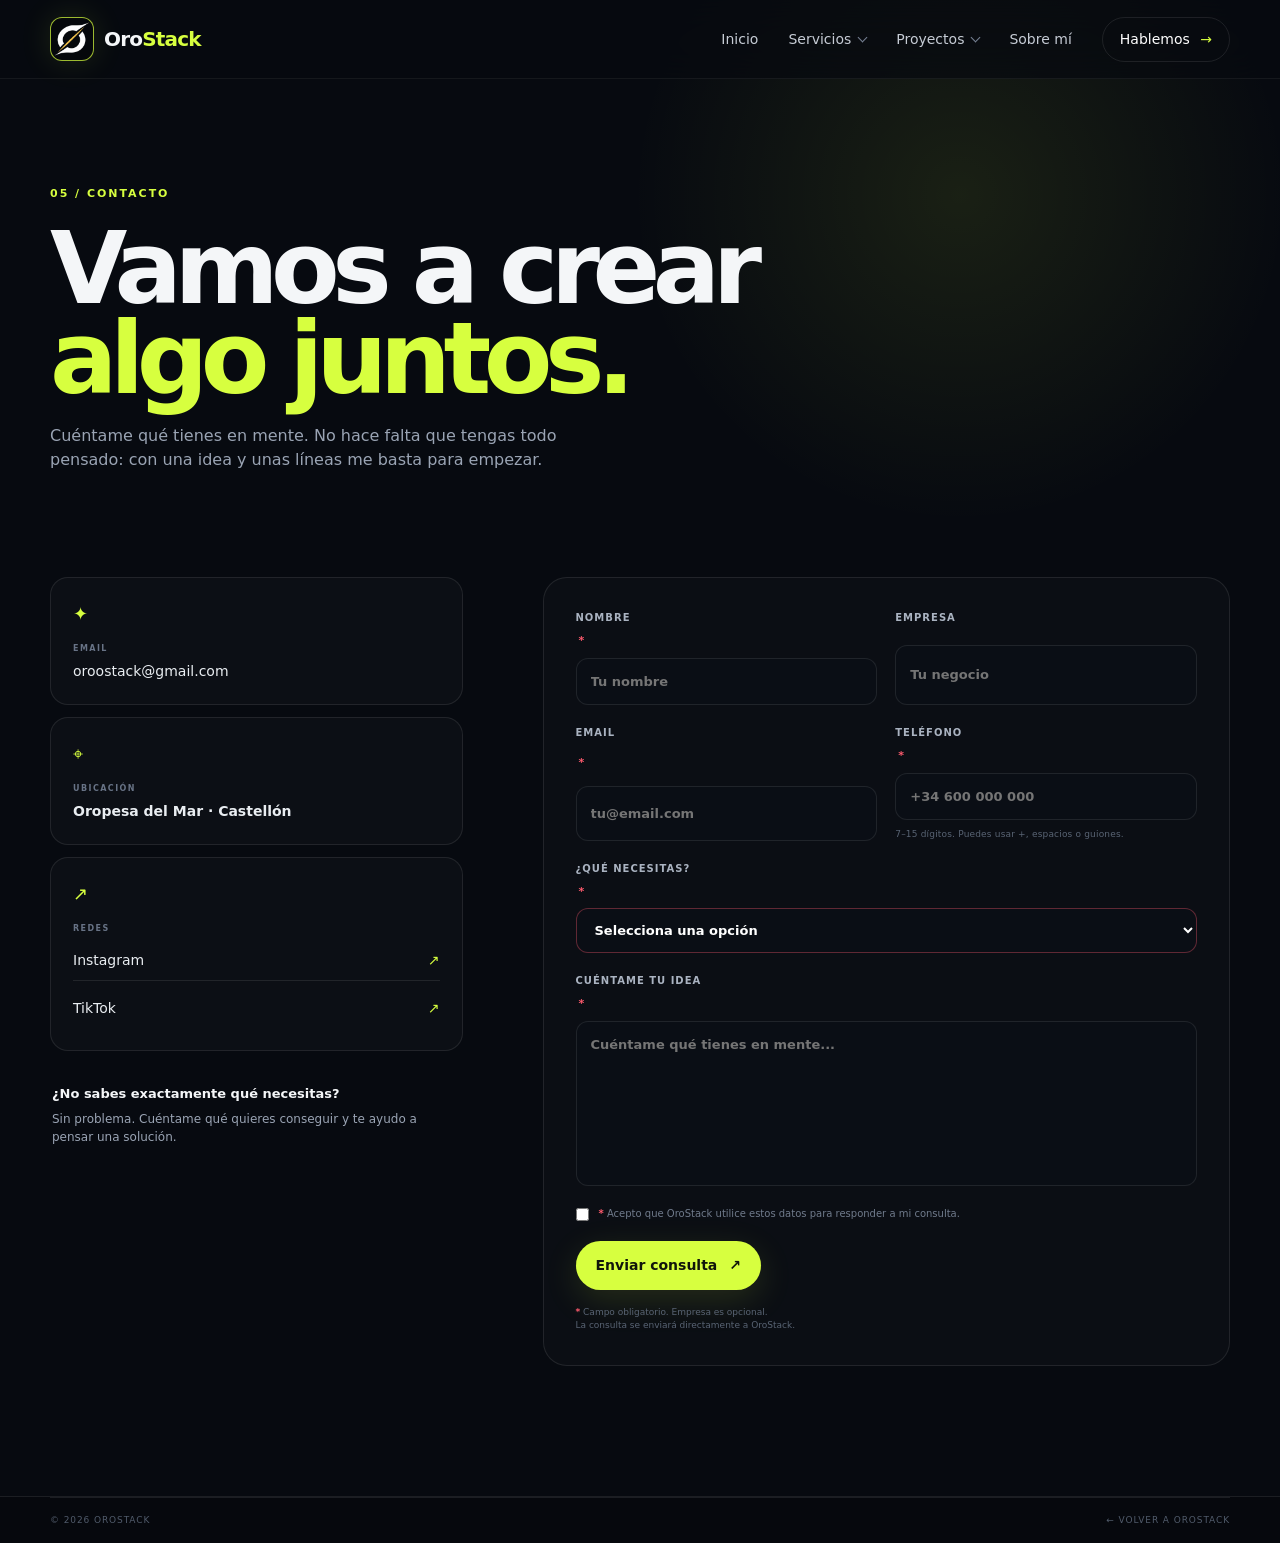
==== commit 3241c015: "Add files via upload" ====
--- a/pages/contacto.html
+++ b/pages/contacto.html
@@ -79,7 +79,13 @@
           </div>
         </div>
 
-        <form class="contact-form reveal delay-1" id="contactForm" novalidate>
+        <form class="contact-form reveal delay-1" id="contactForm"
+      action="https://formsubmit.co/oroostack@gmail.com"
+      method="POST" novalidate>
+          <input type="hidden" name="_subject" value="Nueva consulta OroStack">
+          <input type="hidden" name="_template" value="table">
+          <input type="hidden" name="_captcha" value="false">
+          <input type="hidden" name="_next" value="https://orostack.es/pages/contacto.html?enviado=1">
           <div class="form-row">
             <label>Nombre <span class="required">*</span><input type="text" name="nombre" placeholder="Tu nombre" required></label>
             <label>Empresa <input type="text" name="empresa" placeholder="Tu negocio"></label>
@@ -103,7 +109,7 @@
           </label>
           <label class="check"><input type="checkbox" name="consentimiento" value="aceptado" required><span><b class="required">*</b> Acepto que OroStack utilice estos datos para responder a mi consulta.</span></label>
           <button type="submit" class="btn btn-primary submit-btn">Enviar consulta <span>↗</span></button>
-          <p class="form-disclaimer"><span class="required">*</span> Campo obligatorio. Empresa es opcional.<br>La consulta se enviará directamente a OroStack sin abrir Outlook.</p>
+          <p class="form-disclaimer"><span class="required">*</span> Campo obligatorio. Empresa es opcional.<br>La consulta se enviará directamente a OroStack.</p>
           <div class="form-success" id="formSuccess">¡Perfecto! Se ha preparado el correo con tu consulta.</div>
         </form>
       </div>
--- a/css/style.css
+++ b/css/style.css
@@ -535,3 +535,31 @@
   .projects-list .project-info { min-height: auto; }
   .projects-list .project-info p { min-height: auto; }
 }
+
+
+/* ===== Ajustes móviles finales ===== */
+@media (max-width: 680px) {
+  /* Servicios: el CTA deja de estar superpuesto al contenido. */
+  .service-card {
+    min-height: 0;
+    padding-bottom: 30px;
+  }
+  .service-card > a {
+    position: static;
+    display: inline-block;
+    margin-top: 24px;
+  }
+
+  /* Footer más compacto en pantallas pequeñas, sin alterar escritorio. */
+  .footer-main {
+    padding: 30px 0 24px;
+    gap: 24px;
+  }
+  .footer-links {
+    gap: 24px;
+  }
+  .footer-bottom {
+    padding: 11px 0;
+    gap: 4px;
+  }
+}
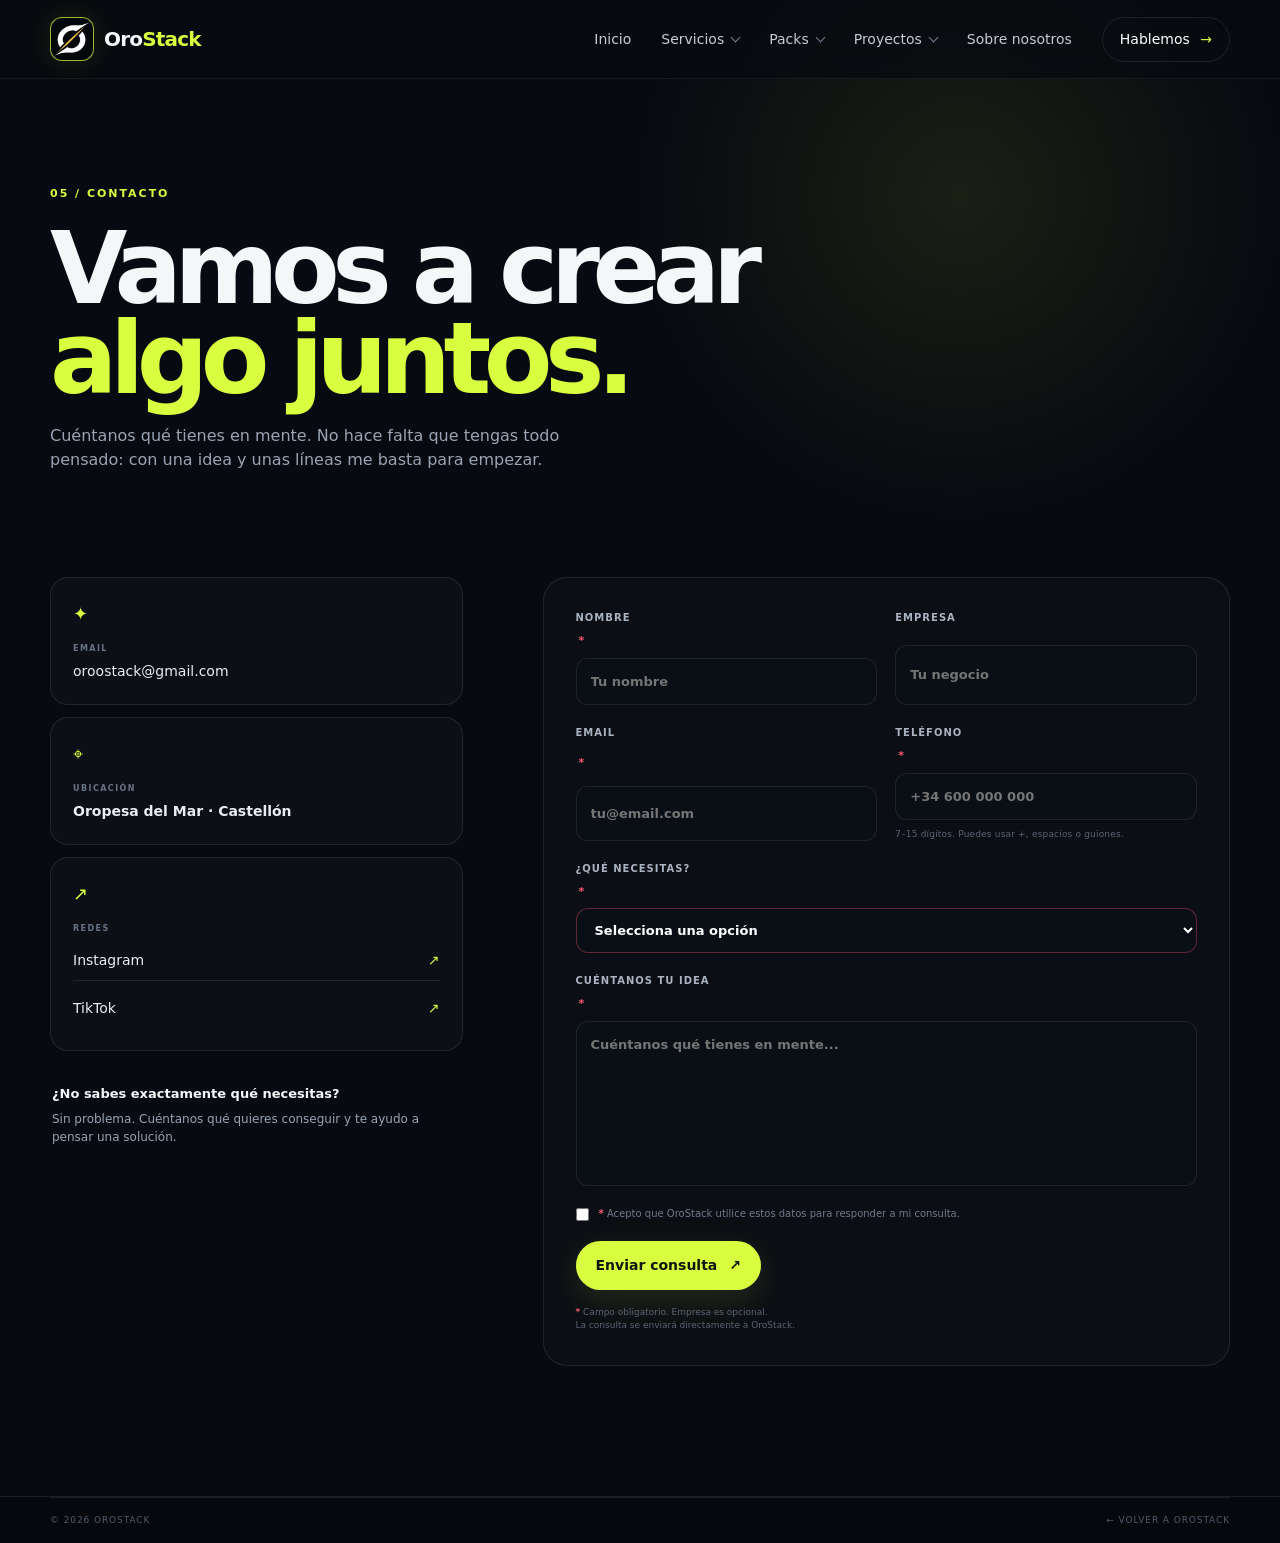
==== commit e34c097c: "Add files via upload" ====
--- a/pages/contacto.html
+++ b/pages/contacto.html
@@ -23,9 +23,19 @@
           <a href="../index.html#servicios" class="nav-dropdown-trigger">Servicios <span class="chevron" aria-hidden="true"></span></a>
           <div class="dropdown-menu">
             <a class="dropdown-all" href="../index.html#servicios"><strong>Ver todos los servicios</strong><small>Ir a la sección principal</small></a>
-            <a href="servicios/servicio-web.html"><strong>Desarrollo web</strong><small>Webs, landing pages y reservas</small></a>
-            <a href="servicios/servicio-apps.html"><strong>Aplicaciones</strong><small>Apps Android y soluciones móviles</small></a>
-            <a href="servicios/servicio-software.html"><strong>Software</strong><small>Programas y herramientas a medida</small></a>
+            <a href="servicios/servicio-web.html"><strong>Páginas web</strong><small>Web, reservas y presencia online</small></a>
+            <a href="servicios/servicio-apps.html"><strong>Apps para tu negocio</strong><small>Aplicaciones móviles para tu negocio</small></a>
+            <a href="servicios/servicio-software.html"><strong>Herramientas digitales</strong><small>Gestión y soluciones a medida</small></a>
+            <a href="servicios/servicio-contenido.html"><strong>Redes y contenido</strong><small>Redes sociales, fotografía y vídeo</small></a>
+          </div>
+        </div>
+        <div class="nav-dropdown">
+          <a href="../index.html#packs" class="nav-dropdown-trigger">Packs <span class="chevron" aria-hidden="true"></span></a>
+          <div class="dropdown-menu">
+            <a class="dropdown-all" href="../index.html#packs"><strong>Ver todos los packs</strong><small>Soluciones para digitalizar tu negocio</small></a>
+            <a href="packs/pack-presencia.html"><strong>Presencia digital</strong><small>Web + mantenimiento</small></a>
+            <a href="packs/pack-activo.html"><strong>Negocio activo</strong><small>Web + redes + contenido</small></a>
+            <a href="packs/pack-medida.html"><strong>Digitalización a medida</strong><small>Soluciones adaptadas a tu negocio</small></a>
           </div>
         </div>
         <div class="nav-dropdown">
@@ -37,7 +47,7 @@
             <a href="proyectos/proyecto-northfit.html"><strong>NorthFit</strong><small>Web + app</small></a>
           </div>
         </div>
-        <a href="../index.html#sobre-mi">Sobre mí</a>
+        <a href="../index.html#sobre-nosotros">Sobre nosotros</a>
         <a href="contacto.html" class="nav-cta active">Hablemos <span>→</span></a>
       </div>
     </nav>
@@ -48,7 +58,7 @@
       <div class="container">
         <span class="section-label">05 / Contacto</span>
         <h1>Vamos a crear<br><span>algo juntos.</span></h1>
-        <p>Cuéntame qué tienes en mente. No hace falta que tengas todo pensado: con una idea y unas líneas me basta para empezar.</p>
+        <p>Cuéntanos qué tienes en mente. No hace falta que tengas todo pensado: con una idea y unas líneas me basta para empezar.</p>
       </div>
     </section>
 
@@ -75,7 +85,7 @@
           </div>
           <div class="contact-note">
             <strong>¿No sabes exactamente qué necesitas?</strong>
-            <p>Sin problema. Cuéntame qué quieres conseguir y te ayudo a pensar una solución.</p>
+            <p>Sin problema. Cuéntanos qué quieres conseguir y te ayudo a pensar una solución.</p>
           </div>
         </div>
 
@@ -100,12 +110,14 @@
               <option value="">Selecciona una opción</option>
               <option value="web">Página web</option>
               <option value="app">Aplicación Android</option>
-              <option value="software">Software / programa</option>
+              <option value="software">Herramienta digital / programa</option>
+              <option value="contenido">Redes y contenido</option>
+              <option value="pack">Uno de nuestros packs</option>
               <option value="otro">Otra cosa / no lo sé todavía</option>
             </select>
           </label>
-          <label>Cuéntame tu idea <span class="required">*</span>
-            <textarea name="mensaje" rows="7" placeholder="Cuéntame qué tienes en mente..." required></textarea>
+          <label>Cuéntanos tu idea <span class="required">*</span>
+            <textarea name="mensaje" rows="7" placeholder="Cuéntanos qué tienes en mente..." required></textarea>
           </label>
           <label class="check"><input type="checkbox" name="consentimiento" value="aceptado" required><span><b class="required">*</b> Acepto que OroStack utilice estos datos para responder a mi consulta.</span></label>
           <button type="submit" class="btn btn-primary submit-btn">Enviar consulta <span>↗</span></button>
--- a/css/style.css
+++ b/css/style.css
@@ -563,3 +563,118 @@
     gap: 4px;
   }
 }
+
+/* ===== Nueva sección Sobre nosotros ===== */
+.team-heading { margin-bottom: 55px; }
+.team-heading > p { max-width: 520px; }
+.team-grid { display: grid; grid-template-columns: repeat(2, minmax(0, 1fr)); gap: 26px; }
+.team-member { min-width: 0; }
+.team-portrait-card { height: 500px; border: 1px solid var(--line); border-radius: 24px; background: linear-gradient(145deg, #18201e, #0d1219); overflow: hidden; position: relative; display: grid; place-items: center; }
+.team-photo { position: absolute; left: 50%; bottom: -10px; transform: translateX(-50%); width: 94%; height: 96%; object-fit: contain; object-position: center bottom; z-index: 1; filter: saturate(.96) contrast(1.02); }
+.team-photo-selena { width: 96%; height: 96%; bottom: -4px; }
+.team-copy { padding: 24px 4px 0; }
+.team-copy h3 { font-size: 30px; letter-spacing: -.05em; margin: 0 0 3px; }
+.team-role { color: var(--accent) !important; font-size: 10px !important; text-transform: uppercase; letter-spacing: .14em; font-weight: 800; margin-bottom: 14px !important; }
+.team-copy > p:not(.team-role) { color: var(--muted); max-width: 560px; font-size: 13px; line-height: 1.75; }
+.team-copy .about-skills { margin-top: 22px; }
+@media (max-width: 900px) {
+  .team-grid { grid-template-columns: 1fr; gap: 55px; }
+  .team-portrait-card { height: 470px; }
+}
+@media (max-width: 680px) {
+  .team-portrait-card { height: 420px; }
+  .team-copy { padding-top: 20px; }
+  .team-copy h3 { font-size: 27px; }
+}
+
+/* ===== Packs para pequeños negocios ===== */
+.packs { background: #090d14; padding-top: 10px; }
+.packs-grid { display: grid; grid-template-columns: repeat(3, minmax(0,1fr)); gap: 18px; }
+.pack-card { padding: 30px; min-height: 310px; border: 1px solid var(--line); border-radius: 22px; background: rgba(255,255,255,.018); display: flex; flex-direction: column; }
+.pack-card.pack-featured { border-color: rgba(215,255,63,.32); background: linear-gradient(145deg, rgba(215,255,63,.07), rgba(255,255,255,.018)); }
+.pack-tag { color: var(--accent); font-size: 9px; font-weight: 900; letter-spacing: .16em; }
+.pack-card h3 { margin: 18px 0 10px; font-size: 25px; line-height: 1.05; letter-spacing: -.045em; }
+.pack-card p { color: var(--muted); font-size: 12px; line-height: 1.65; }
+.pack-card ul { list-style: none; display: grid; gap: 9px; margin-top: auto; padding-top: 22px; }
+.pack-card li { color: #cbd2dc; font-size: 11px; padding-left: 18px; position: relative; }
+.pack-card li::before { content: '✓'; position: absolute; left: 0; color: var(--accent); font-weight: 900; }
+.services-grid { grid-template-columns: repeat(4, minmax(0,1fr)); }
+@media (max-width: 1100px) {
+  .services-grid { grid-template-columns: repeat(2, minmax(0,1fr)); }
+  .packs-grid { grid-template-columns: 1fr; }
+}
+@media (max-width: 900px) {
+  .services-grid { grid-template-columns: 1fr; }
+}
+
+
+/* ===== Ajustes nueva orientación OroStack ===== */
+/* Servicios más anchos en escritorio, con más aire visual. */
+.services .container { width: min(1240px, calc(100% - 40px)); }
+.services-grid { max-width: none; gap: 20px; }
+.service-card { min-height: 500px; padding: 34px; }
+.service-card > a { left: 34px; }
+
+/* Presupuesto y CTA de los packs. */
+.pack-card { min-height: 365px; }
+.pack-price { margin-top: 22px; padding-top: 16px; border-top: 1px solid var(--line); display: flex; align-items: baseline; justify-content: space-between; gap: 14px; }
+.pack-price small { color: #7f8998; font-size: 9px; text-transform: uppercase; letter-spacing: .14em; }
+.pack-price strong { color: #fff; font-size: 17px; letter-spacing: -.03em; }
+.pack-link { display: inline-flex; align-items: center; gap: 7px; margin-top: 16px; font-size: 11px; font-weight: 800; color: #fff; }
+.pack-link span { color: var(--accent); }
+@media (max-width: 1100px) {
+  .services .container { width: min(var(--max), calc(100% - 48px)); }
+}
+@media (max-width: 680px) {
+  .services .container { width: calc(100% - 48px); }
+  .service-card { min-height: 0; padding: 30px; }
+  .service-card > a { left: auto; }
+  .pack-card { min-height: 0; }
+}
+
+/* ===== Planes de redes y contenido ===== */
+.content-intro { max-width: 720px; margin-bottom: 42px; }
+.content-intro h2 { font-size: clamp(42px, 5vw, 68px); line-height: .95; letter-spacing: -.065em; margin: 14px 0 18px; }
+.content-intro h2 span { color: var(--accent); }
+.content-intro p { color: var(--muted); max-width: 620px; font-size: 14px; line-height: 1.7; }
+.content-plans { display: grid; grid-template-columns: repeat(3, minmax(0, 1fr)); gap: 18px; align-items: stretch; }
+.content-plan { padding: 30px; border: 1px solid var(--line); border-radius: 22px; background: rgba(255,255,255,.018); display: flex; flex-direction: column; min-height: 520px; }
+.content-plan.plan-featured { border-color: rgba(215,255,63,.34); background: linear-gradient(145deg, rgba(215,255,63,.07), rgba(255,255,255,.018)); }
+.content-plan .plan-tag { color: var(--accent); font-size: 9px; font-weight: 900; letter-spacing: .16em; }
+.content-plan h3 { margin: 18px 0 10px; font-size: 25px; line-height: 1.05; letter-spacing: -.045em; }
+.content-plan > p { color: var(--muted); font-size: 12px; line-height: 1.65; min-height: 40px; }
+.content-plan .detail-list { margin-top: 25px; gap: 10px; }
+.content-plan .detail-list li { font-size: 11px; }
+.plan-price { margin-top: auto; padding-top: 20px; margin-bottom: 18px; border-top: 1px solid var(--line); display: flex; justify-content: space-between; align-items: baseline; gap: 12px; }
+.plan-price small { color: #7f8998; font-size: 9px; text-transform: uppercase; letter-spacing: .14em; }
+.plan-price strong { color: #fff; font-size: 26px; letter-spacing: -.05em; }
+.plan-price em { font-size: 12px; color: #8e98a7; font-style: normal; font-weight: 500; margin-left: 3px; }
+.content-plan .btn { align-self: flex-start; }
+.plan-note { margin-top: 22px; color: #7f8998; font-size: 11px; line-height: 1.6; }
+@media (max-width: 1000px) { .content-plans { grid-template-columns: 1fr; } .content-plan { min-height: 0; } }
+
+/* V5 — packs: pricing and shorter hero titles */
+.pack-presencia-page .detail-hero h1 { font-size: clamp(43px, 5.2vw, 70px); }
+.pack-maintenance { border-top: 1px solid var(--line); padding-top: 18px; margin: 20px 0 22px; display: grid; gap: 5px; }
+.pack-maintenance span { color:#7f8998; font-size:9px; letter-spacing:.14em; }
+.pack-maintenance strong { font-size:28px; letter-spacing:-.05em; }
+.pack-maintenance small { color:#8e98a7; font-size:11px; }
+.active-pack-plans { display:grid; grid-template-columns:repeat(3,minmax(0,1fr)); gap:18px; }
+.active-pack-plan { padding:30px; border:1px solid var(--line); border-radius:22px; background:rgba(255,255,255,.018); display:flex; flex-direction:column; min-height:620px; }
+.active-pack-plan.plan-featured { border-color:rgba(215,255,63,.34); background:linear-gradient(145deg,rgba(215,255,63,.07),rgba(255,255,255,.018)); }
+.active-pack-plan .plan-tag { color:var(--accent); font-size:9px; font-weight:900; letter-spacing:.16em; }
+.active-pack-plan h3 { margin:18px 0 10px; font-size:25px; line-height:1.05; letter-spacing:-.045em; }
+.active-pack-plan > p { color:var(--muted); font-size:12px; line-height:1.65; min-height:40px; }
+.active-pack-plan .detail-list { margin-top:22px; gap:10px; }
+.active-pack-plan .detail-list li { font-size:11px; }
+.active-pack-plan .plan-price { margin-top:18px; padding-top:15px; border-top:1px solid var(--line); display:grid; grid-template-columns:auto 1fr; align-items:baseline; column-gap:12px; }
+.active-pack-plan .plan-price + .plan-price { margin-top:10px; }
+.active-pack-plan .plan-price small { color:#7f8998; font-size:8px; letter-spacing:.14em; }
+.active-pack-plan .plan-price strong { font-size:25px; letter-spacing:-.05em; }
+.active-pack-plan .plan-price span { grid-column:2; color:#8e98a7; font-size:10px; }
+.active-pack-plan .plan-price em { font-size:11px; color:#8e98a7; font-style:normal; font-weight:500; margin-left:3px; }
+.active-pack-plan .btn { margin-top:auto; align-self:flex-start; }
+.first-month-note { display:block; margin-top:10px; color:#7f8998; font-size:10px; line-height:1.5; }
+.pack-condition { color:#8e98a7; font-size:11px; line-height:1.6; margin:0 0 18px; }
+@media (max-width:1000px){ .active-pack-plans{grid-template-columns:1fr;} .active-pack-plan{min-height:0;} }
+@media (max-width:700px){ .pack-presencia-page .detail-hero h1{font-size:44px; line-height:.98;} }
